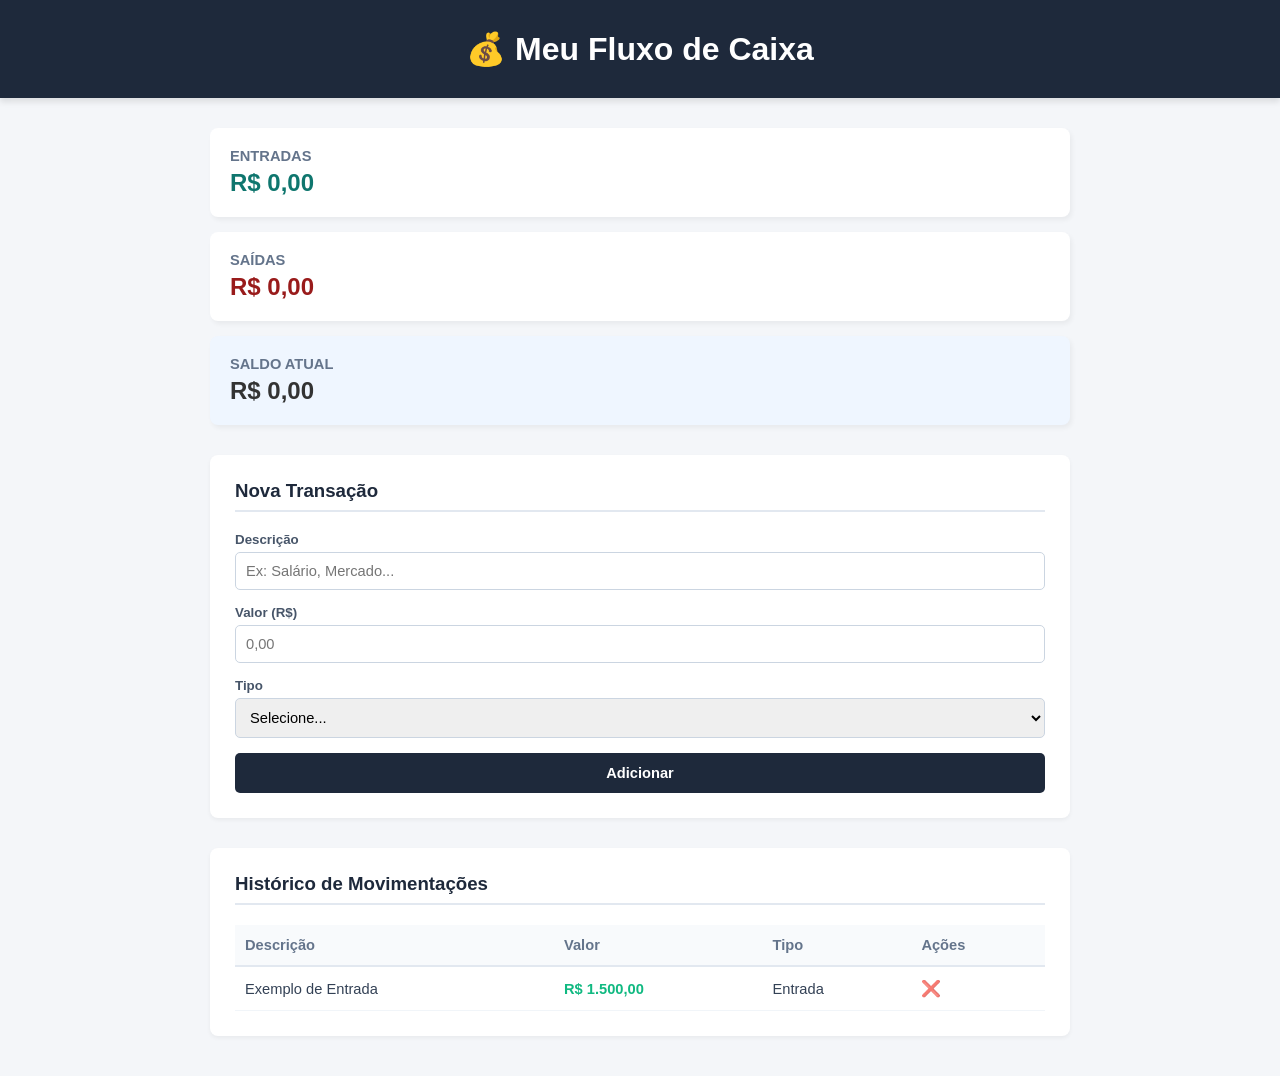
==== index.html @ dc153da4 "Frontend terminado finalizei o frontend, o proximo passo é o backend com springboot e apiRest" ====
<!DOCTYPE html>
<html lang="pt-BR">
<head>
    <meta charset="UTF-8">
    <meta name="viewport" content="width=device-width, initial-scale=1.0">
    <title>Controle de Finanças Pessoais</title>
    <link rel="stylesheet" href="style.css">
</head>
<body>

    <header>
        <h1>💰 Meu Fluxo de Caixa</h1>
    </header>

    <main class="container">
        
        <!-- SEÇÃO 1: CARDS DE SALDO -->
        <section class="saldos-container">
            <div class="card entrada">
                <h3>Entradas</h3>
                <p id="texto-entrada">R$ 0,00</p>
            </div>
            <div class="card saida">
                <h3>Saídas</h3>
                <p id="texto-saida">R$ 0,00</p>
            </div>
            <div class="card total">
                <h3>Saldo Atual</h3>
                <p id="texto-total">R$ 0,00</p>
            </div>
        </section>

        <!-- SEÇÃO 2: FORMULÁRIO DE NOVA TRANSAÇÃO -->
        <section class="form-container">
            <h2>Nova Transação</h2>
            <form id="form-transacao">
                <div class="input-group">
                    <label for="descricao">Descrição</label>
                    <input type="text" id="descricao" placeholder="Ex: Salário, Mercado..." required>
                </div>

                <div class="input-group">
                    <label for="valor">Valor (R$)</label>
                    <input type="number" id="valor" step="0.01" placeholder="0,00" required>
                </div>

                <div class="input-group">
                    <label for="tipo">Tipo</label>
                    <select id="tipo" required>
                        <option value="" disabled selected>Selecione...</option>
                        <option value="entrada">Entrada (+)</option>
                        <option value="saida">Saída (-)</option>
                    </select>
                </div>

                <button type="submit" id="btn-salvar">Adicionar</button>
            </form>
        </section>

        <!-- SEÇÃO 3: TABELA DE HISTÓRICO -->
        <section class="tabela-container">
            <h2>Histórico de Movimentações</h2>
            <table id="tabela-extrato">
                <thead>
                    <tr>
                        <th>Descrição</th>
                        <th>Valor</th>
                        <th>Tipo</th>
                        <th>Ações</th>
                    </tr>
                </thead>
                <tbody id="corpo-tabela">
                    <!-- As linhas de transações serão inseridas aqui dinamicamente via JS -->
                    <!-- Exemplo de como ficará uma linha estática para você testar o CSS: -->
                    <tr>
                        <td>Exemplo de Entrada</td>
                        <td class="valor-entrada">R$ 1.500,00</td>
                        <td>Entrada</td>
                        <td><button class="btn-deletar">❌</button></td>
                    </tr>
                </tbody>
            </table>
        </section>

    </main>

    <script src="script.js"></script>
</body>
</html>
---- style.css ----
/* ==========================================================================
   1. CONFIGURAÇÕES GERAIS E RESET
   ========================================================================== */
* {
    margin: 0;
    padding: 0;
    box-sizing: border-box;
    font-family: 'Segoe UI', Tahoma, Geneva, Verdana, sans-serif;
}

body {
    background-color: #f4f6f9; /* Um cinza claro azulado, muito usado em dashboards */
    color: #333333;
    padding-bottom: 40px;
}

.container {
    max-width: 900px;
    margin: 0 auto;
    padding: 0 20px;
}

/* ==========================================================================
   2. HEADER
   ========================================================================== */
header {
    background-color: #1e293b; /* Slate escuro - passa seriedade e profissionalismo */
    color: #ffffff;
    text-align: center;
    padding: 30px 0;
    margin-bottom: 30px;
    box-shadow: 0 4px 6px rgba(0, 0, 0, 0.1);
}

header h1 {
    font-size: 24pt;
    font-weight: 600;
}

/* ==========================================================================
   3. SEÇÃO DE SALDOS (CARDS)
   ========================================================================== */
.saldos-container {
    display: block; /* Mantendo fluxo linear seguro para layouts limpos */
    margin-bottom: 30px;
}

.card {
    background-color: #ffffff;
    padding: 20px;
    margin-bottom: 15px;
    border-radius: 8px;
    box-shadow: 2px 3px 5px rgba(0, 0, 0, 0.05);
    border-left: px solid #cbd5e1; /* Borda lateral padrão */
}

.card h3 {
    font-size: 11pt;
    color: #64748b;
    text-transform: uppercase;
    margin-bottom: 5px;
}

.card p {
    font-size: 18pt;
    font-weight: bold;
}

/* Cores específicas dos Cards */
.card.entrada {
    border-left-color: #10b981; /* Verde esmeralda */
    color: #0f766e;
}

.card.saida {
    border-left-color: #ef4444; /* Vermelho */
    color: #991b1b;
}

.card.total {
    border-left-color: #3b82f6; /* Azul para o saldo final */
    background-color: #eff6ff;
}

/* ==========================================================================
   4. FORMULÁRIO DE CADASTRO
   ========================================================================== */
.form-container {
    background-color: #ffffff;
    padding: 25px;
    border-radius: 8px;
    box-shadow: 0 2px 4px rgba(0, 0, 0, 0.05);
    margin-bottom: 30px;
}

.form-container h2, .tabela-container h2 {
    font-size: 14pt;
    color: #1e293b;
    margin-bottom: 20px;
    padding-bottom: 8px;
    border-bottom: 2px solid #e2e8f0;
}

.input-group {
    margin-bottom: 15px;
}

.input-group label {
    display: block;
    font-size: 10pt;
    font-weight: 600;
    color: #475569;
    margin-bottom: 5px;
}

.input-group input, .input-group select {
    width: 100%;
    padding: 10px;
    border: 1px solid #cbd5e1;
    border-radius: 5px;
    font-size: 11pt;
    outline: none;
    transition: border-color 0.2s;
}

.input-group input:focus, .input-group select:focus {
    border-color: #3b82f6;
}

button#btn-salvar {
    width: 100%;
    background-color: #1e293b;
    color: white;
    border: none;
    padding: 12px;
    font-size: 11pt;
    font-weight: bold;
    border-radius: 5px;
    cursor: pointer;
    transition: background-color 0.2s;
}

button#btn-salvar:hover {
    background-color: #334155;
}

/* ==========================================================================
   5. TABELA DE HISTÓRICO
   ========================================================================== */
.tabela-container {
    background-color: #ffffff;
    padding: 25px;
    border-radius: 8px;
    box-shadow: 0 2px 4px rgba(0, 0, 0, 0.05);
}

table {
    width: 100%;
    border-collapse: collapse;
    margin-top: 10px;
}

th, td {
    padding: 12px 10px;
    text-align: left;
    font-size: 11pt;
}

th {
    background-color: #f8fafc;
    color: #64748b;
    font-weight: 600;
    border-bottom: 2px solid #e2e8f0;
}

td {
    border-bottom: 1px solid #f1f5f9;
    color: #334155;
}

/* Classes utilitárias para os valores dentro da tabela */
.valor-entrada {
    color: #10b981;
    font-weight: 600;
}

.valor-saida {
    color: #ef4444;
    font-weight: 600;
}

.btn-deletar {
    background: none;
    border: none;
    cursor: pointer;
    font-size: 12pt;
    opacity: 0.7;
    transition: opacity 0.2s;
}

.btn-deletar:hover {
    opacity: 1;
}
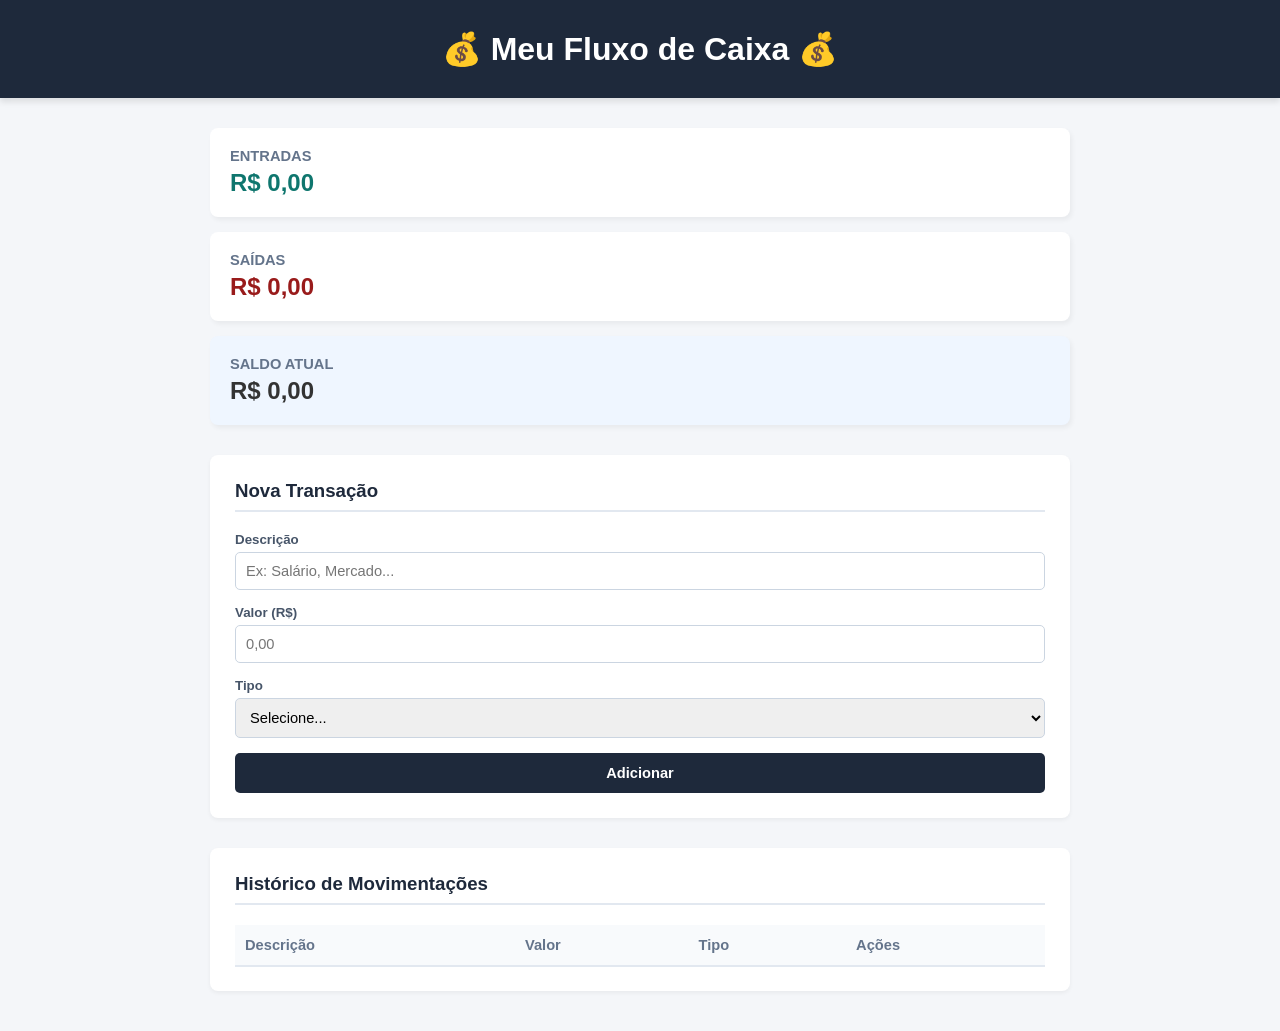
==== commit 079ffd98: "FIX: ajusta estrutura das pastas para o GitHub pages" ====
--- a/index.html
+++ b/index.html
@@ -4,12 +4,12 @@
     <meta charset="UTF-8">
     <meta name="viewport" content="width=device-width, initial-scale=1.0">
     <title>Controle de Finanças Pessoais</title>
-    <link rel="stylesheet" href="style.css">
+    <link rel="stylesheet" href="financas-Front/style.css">
 </head>
 <body>
 
     <header>
-        <h1>💰 Meu Fluxo de Caixa</h1>
+        <h1>💰 Meu Fluxo de Caixa 💰</h1>
     </header>
 
     <main class="container">
@@ -73,10 +73,7 @@
                     <!-- As linhas de transações serão inseridas aqui dinamicamente via JS -->
                     <!-- Exemplo de como ficará uma linha estática para você testar o CSS: -->
                     <tr>
-                        <td>Exemplo de Entrada</td>
-                        <td class="valor-entrada">R$ 1.500,00</td>
-                        <td>Entrada</td>
-                        <td><button class="btn-deletar">❌</button></td>
+                        
                     </tr>
                 </tbody>
             </table>
@@ -84,6 +81,6 @@
 
     </main>
 
-    <script src="script.js"></script>
+    <script src="financas-Front/script.js"></script>
 </body>
 </html>
--- a/financas-Front/style.css
+++ b/financas-Front/style.css
@@ -0,0 +1,203 @@
+/* ==========================================================================
+   1. CONFIGURAÇÕES GERAIS E RESET
+   ========================================================================== */
+* {
+    margin: 0;
+    padding: 0;
+    box-sizing: border-box;
+    font-family: 'Segoe UI', Tahoma, Geneva, Verdana, sans-serif;
+}
+
+body {
+    background-color: #f4f6f9; /* Um cinza claro azulado, muito usado em dashboards */
+    color: #333333;
+    padding-bottom: 40px;
+}
+
+.container {
+    max-width: 900px;
+    margin: 0 auto;
+    padding: 0 20px;
+}
+
+/* ==========================================================================
+   2. HEADER
+   ========================================================================== */
+header {
+    background-color: #1e293b; /* Slate escuro - passa seriedade e profissionalismo */
+    color: #ffffff;
+    text-align: center;
+    padding: 30px 0;
+    margin-bottom: 30px;
+    box-shadow: 0 4px 6px rgba(0, 0, 0, 0.1);
+}
+
+header h1 {
+    font-size: 24pt;
+    font-weight: 600;
+}
+
+/* ==========================================================================
+   3. SEÇÃO DE SALDOS (CARDS)
+   ========================================================================== */
+.saldos-container {
+    display: block; /* Mantendo fluxo linear seguro para layouts limpos */
+    margin-bottom: 30px;
+}
+
+.card {
+    background-color: #ffffff;
+    padding: 20px;
+    margin-bottom: 15px;
+    border-radius: 8px;
+    box-shadow: 2px 3px 5px rgba(0, 0, 0, 0.05);
+    border-left: px solid #cbd5e1; /* Borda lateral padrão */
+}
+
+.card h3 {
+    font-size: 11pt;
+    color: #64748b;
+    text-transform: uppercase;
+    margin-bottom: 5px;
+}
+
+.card p {
+    font-size: 18pt;
+    font-weight: bold;
+}
+
+/* Cores específicas dos Cards */
+.card.entrada {
+    border-left-color: #10b981; /* Verde esmeralda */
+    color: #0f766e;
+}
+
+.card.saida {
+    border-left-color: #ef4444; /* Vermelho */
+    color: #991b1b;
+}
+
+.card.total {
+    border-left-color: #3b82f6; /* Azul para o saldo final */
+    background-color: #eff6ff;
+}
+
+/* ==========================================================================
+   4. FORMULÁRIO DE CADASTRO
+   ========================================================================== */
+.form-container {
+    background-color: #ffffff;
+    padding: 25px;
+    border-radius: 8px;
+    box-shadow: 0 2px 4px rgba(0, 0, 0, 0.05);
+    margin-bottom: 30px;
+}
+
+.form-container h2, .tabela-container h2 {
+    font-size: 14pt;
+    color: #1e293b;
+    margin-bottom: 20px;
+    padding-bottom: 8px;
+    border-bottom: 2px solid #e2e8f0;
+}
+
+.input-group {
+    margin-bottom: 15px;
+}
+
+.input-group label {
+    display: block;
+    font-size: 10pt;
+    font-weight: 600;
+    color: #475569;
+    margin-bottom: 5px;
+}
+
+.input-group input, .input-group select {
+    width: 100%;
+    padding: 10px;
+    border: 1px solid #cbd5e1;
+    border-radius: 5px;
+    font-size: 11pt;
+    outline: none;
+    transition: border-color 0.2s;
+}
+
+.input-group input:focus, .input-group select:focus {
+    border-color: #3b82f6;
+}
+
+button#btn-salvar {
+    width: 100%;
+    background-color: #1e293b;
+    color: white;
+    border: none;
+    padding: 12px;
+    font-size: 11pt;
+    font-weight: bold;
+    border-radius: 5px;
+    cursor: pointer;
+    transition: background-color 0.2s;
+}
+
+button#btn-salvar:hover {
+    background-color: #334155;
+}
+
+/* ==========================================================================
+   5. TABELA DE HISTÓRICO
+   ========================================================================== */
+.tabela-container {
+    background-color: #ffffff;
+    padding: 25px;
+    border-radius: 8px;
+    box-shadow: 0 2px 4px rgba(0, 0, 0, 0.05);
+}
+
+table {
+    width: 100%;
+    border-collapse: collapse;
+    margin-top: 10px;
+}
+
+th, td {
+    padding: 12px 10px;
+    text-align: left;
+    font-size: 11pt;
+}
+
+th {
+    background-color: #f8fafc;
+    color: #64748b;
+    font-weight: 600;
+    border-bottom: 2px solid #e2e8f0;
+}
+
+td {
+    border-bottom: 1px solid #f1f5f9;
+    color: #334155;
+}
+
+/* Classes utilitárias para os valores dentro da tabela */
+.valor-entrada {
+    color: #10b981;
+    font-weight: 600;
+}
+
+.valor-saida {
+    color: #ef4444;
+    font-weight: 600;
+}
+
+.btn-deletar {
+    background: none;
+    border: none;
+    cursor: pointer;
+    font-size: 12pt;
+    opacity: 0.7;
+    transition: opacity 0.2s;
+}
+
+.btn-deletar:hover {
+    opacity: 1;
+}
